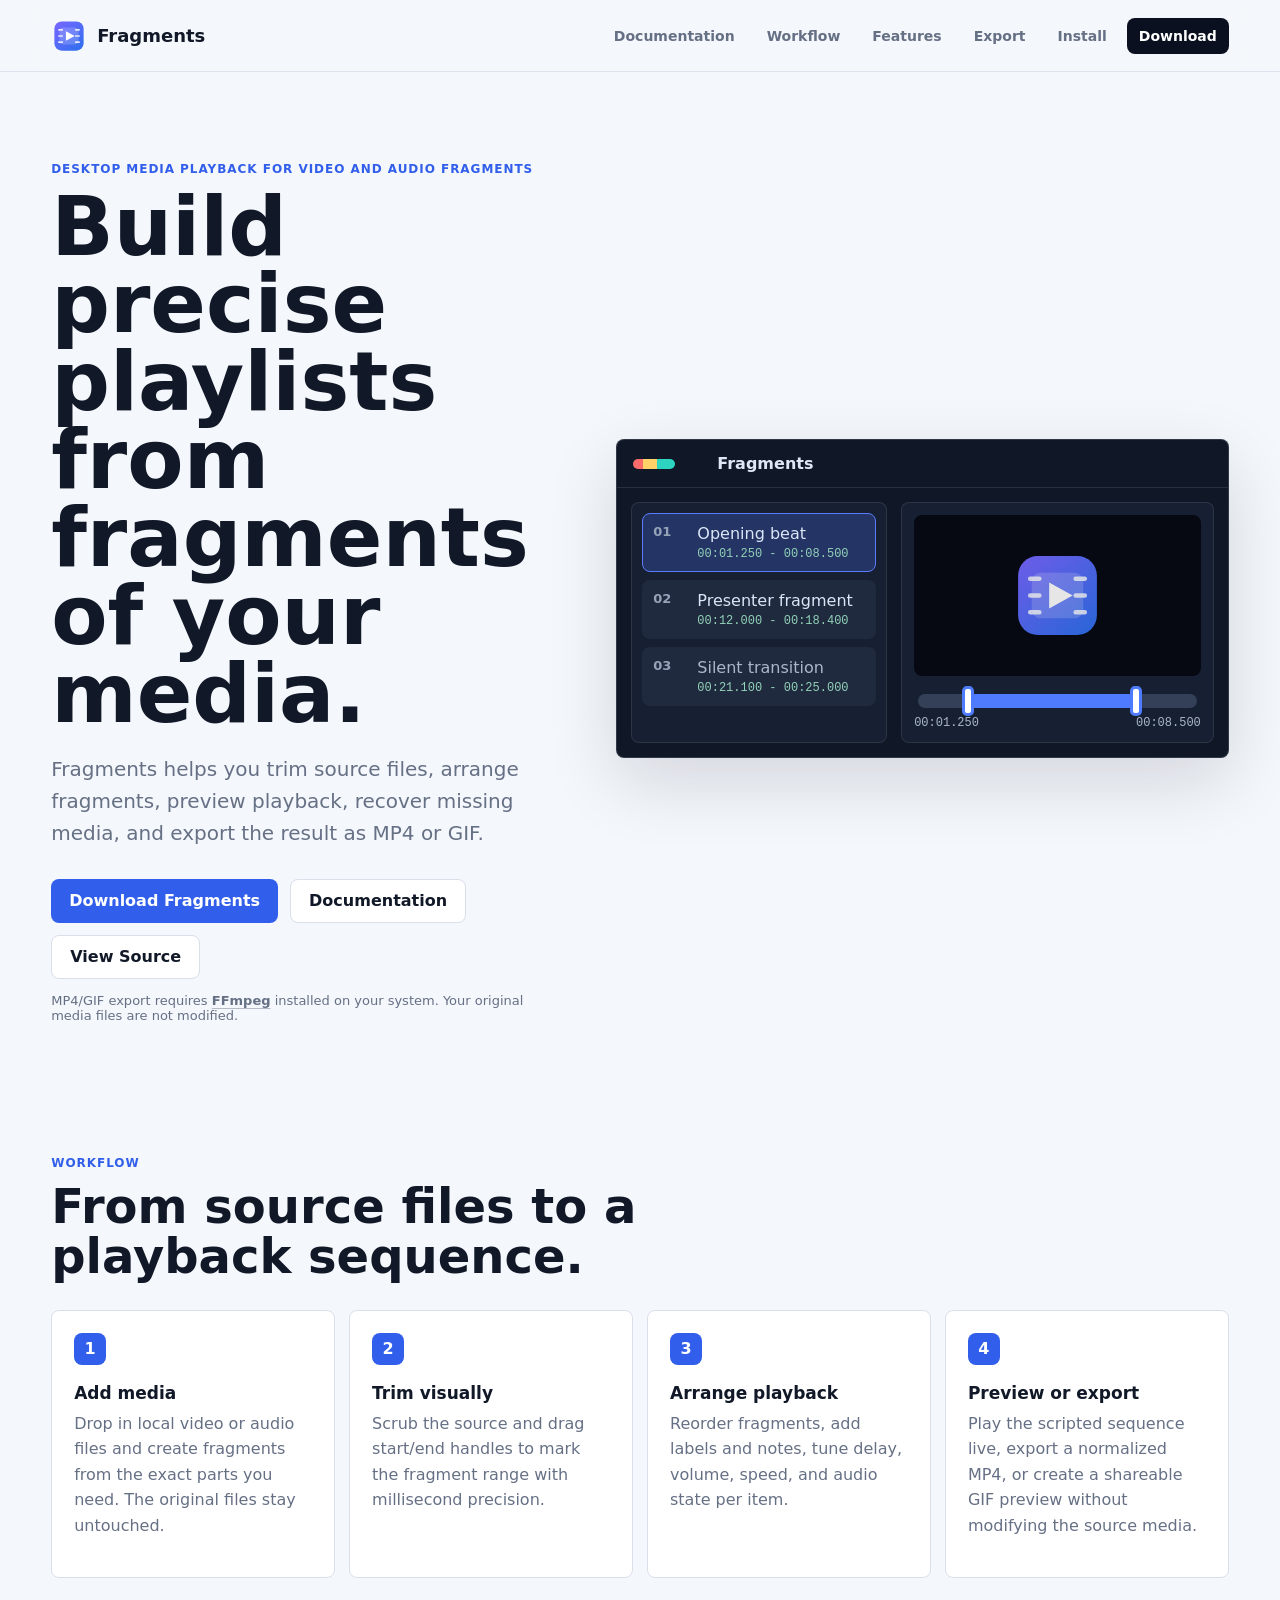
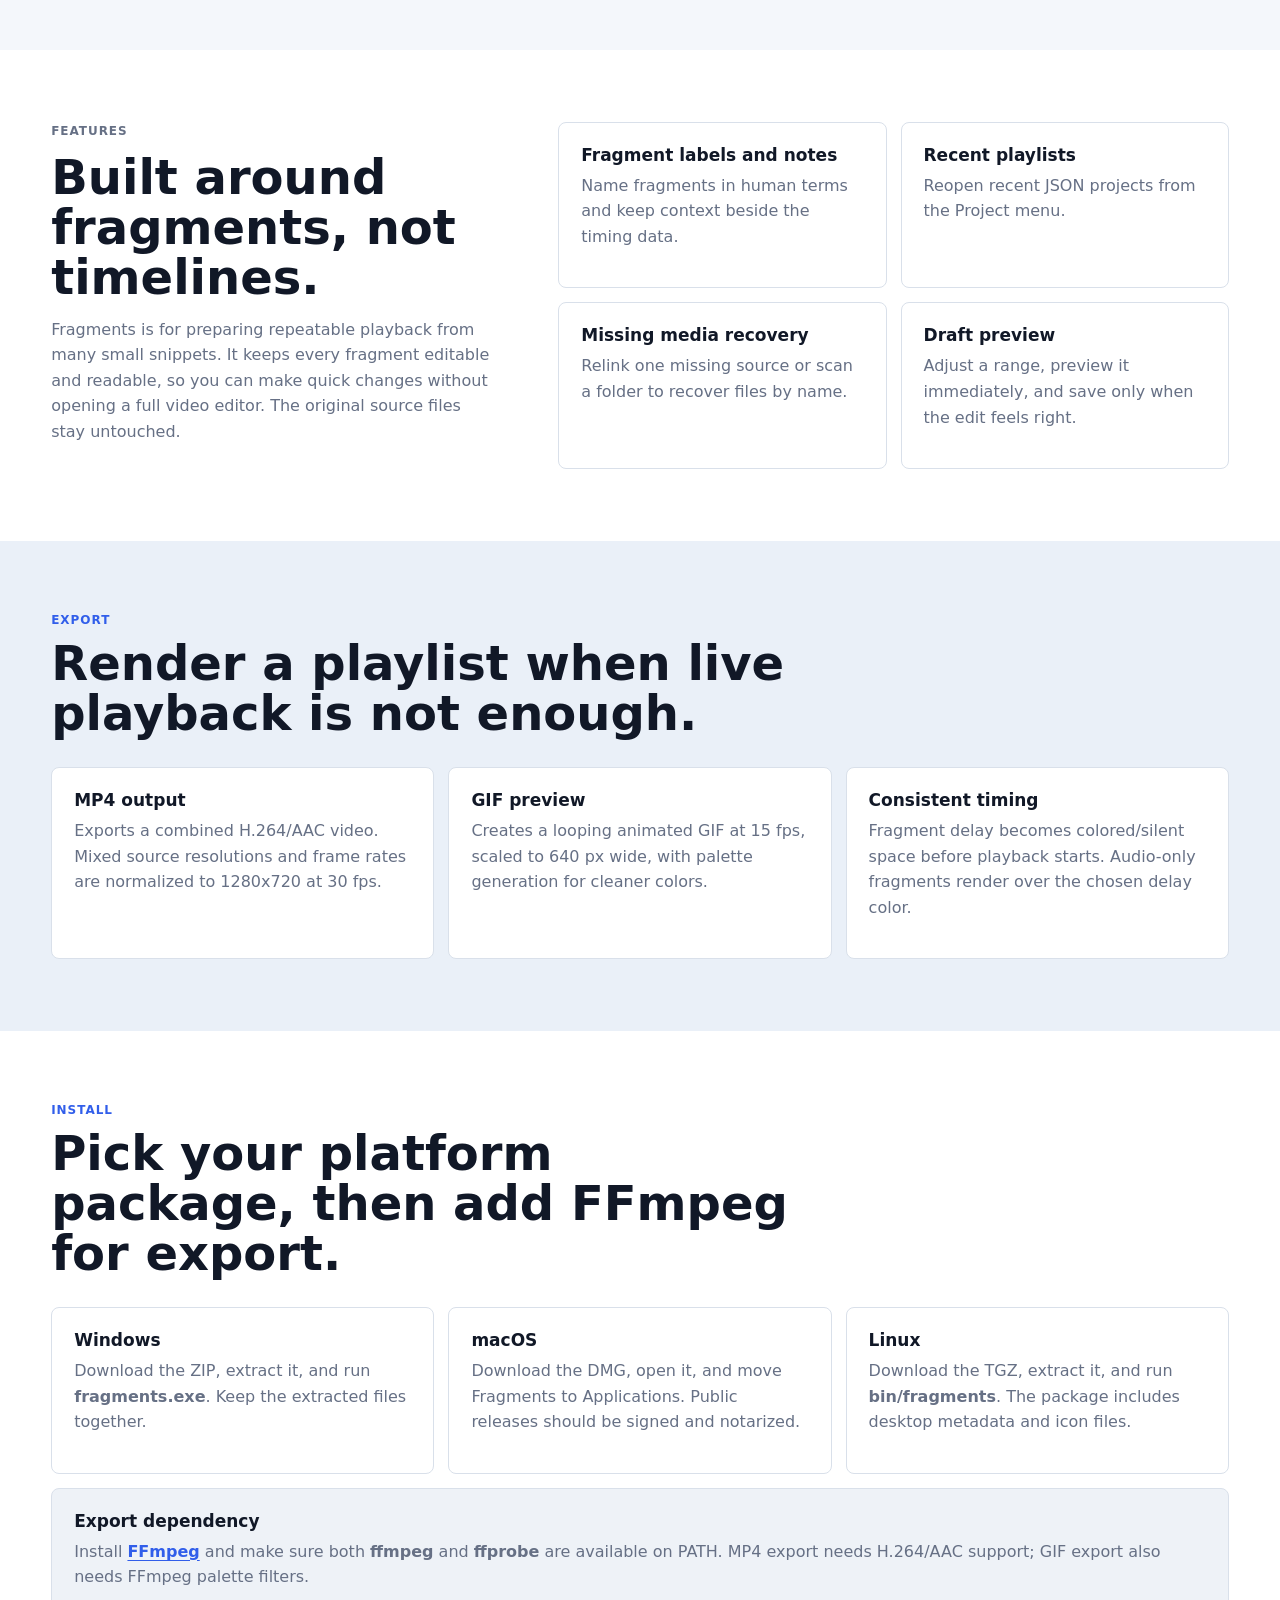
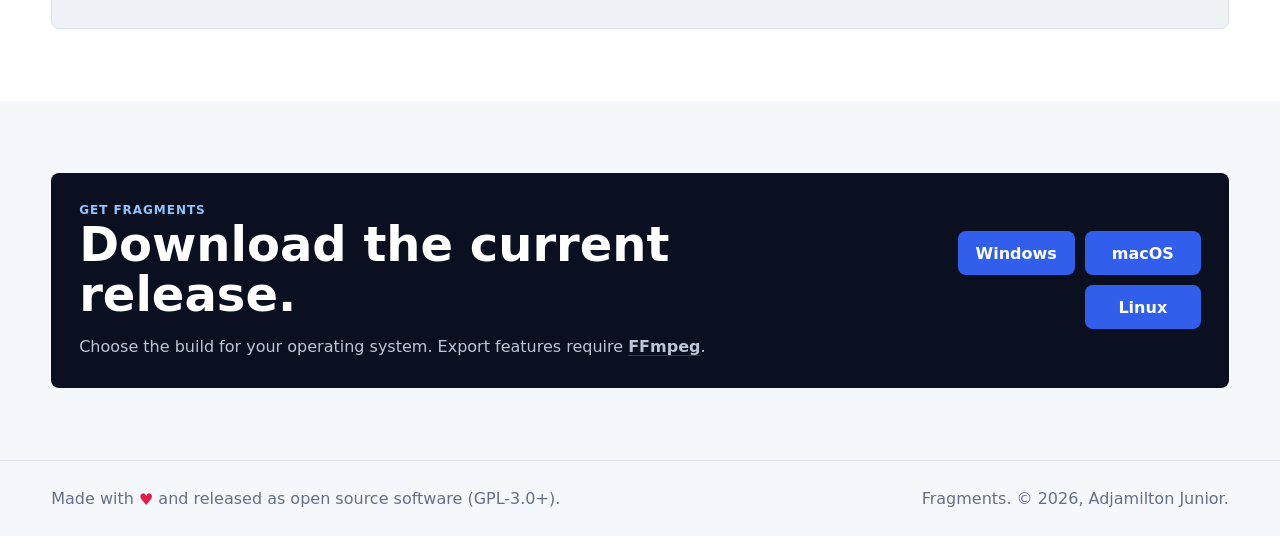
==== docs/index.html @ 30a77bad "First commit; add docs and .gitignore" ====
<!doctype html>
<html lang="en">
<head>
  <meta charset="utf-8">
  <meta name="viewport" content="width=device-width, initial-scale=1">
  <meta name="description" content="Fragments is a desktop media player for building, previewing, and exporting scripted playlists from video and audio snippets.">
  <title>Fragments - Scripted media playback</title>
  <link rel="icon" href="assets/fragments.svg" type="image/svg+xml">
  <link rel="stylesheet" href="styles.css">
</head>
<body>
  <header class="site-header">
    <a class="brand" href="#top" aria-label="Fragments home">
      <img src="assets/fragments.svg" alt="" width="36" height="36">
      <span>Fragments</span>
    </a>

    <button class="nav-toggle" type="button" aria-label="Toggle navigation" aria-expanded="false">
      <span></span>
      <span></span>
      <span></span>
    </button>

    <nav class="site-nav" aria-label="Primary navigation">
      <a href="guide.html">Documentation</a>
      <a href="#workflow">Workflow</a>
      <a href="#features">Features</a>
      <a href="#export">Export</a>
      <a href="#install">Install</a>
      <a class="download-link" href="#download">Download</a>
    </nav>
  </header>

  <main id="top">
    <section class="hero">
      <div class="hero-copy">
        <p class="eyebrow">Desktop media playback for video and audio fragments</p>
        <h1>Build precise playlists from fragments of your media.</h1>
        <p class="lead">
          Fragments helps you trim source files, arrange fragments, preview playback, recover missing media,
          and export the result as MP4 or GIF.
        </p>
        <div class="hero-actions">
          <a class="button primary" href="#download">Download Fragments</a>
          <a class="button secondary" href="guide.html">Documentation</a>
          <a class="button secondary" href="https://codeberg.org/ajunior/fragments">View Source</a>
        </div>
        <p class="note">MP4/GIF export requires <a href="https://ffmpeg.org/download.html">FFmpeg</a> installed on your system. Your original media files are not modified.</p>
      </div>

      <div class="app-preview" aria-label="Fragments interface preview">
        <div class="preview-topbar">
          <span></span>
          <strong>Fragments</strong>
        </div>
        <div class="preview-body">
          <div class="cue-list">
            <div class="cue active">
              <b>01</b>
              <span>Opening beat</span>
              <code>00:01.250 - 00:08.500</code>
            </div>
            <div class="cue">
              <b>02</b>
              <span>Presenter fragment</span>
              <code>00:12.000 - 00:18.400</code>
            </div>
            <div class="cue muted">
              <b>03</b>
              <span>Silent transition</span>
              <code>00:21.100 - 00:25.000</code>
            </div>
          </div>
          <div class="preview-panel">
            <div class="video-frame">
              <img src="assets/fragments.svg" alt="">
            </div>
            <div class="timeline">
              <span class="range"></span>
              <i class="handle left"></i>
              <i class="handle right"></i>
            </div>
            <div class="time-row">
              <span>00:01.250</span>
              <span>00:08.500</span>
            </div>
          </div>
        </div>
      </div>
    </section>

    <section id="workflow" class="section">
      <div class="section-heading">
        <p class="eyebrow">Workflow</p>
        <h2>From source files to a playback sequence.</h2>
      </div>
      <div class="steps">
        <article>
          <span>1</span>
          <h3>Add media</h3>
          <p>Drop in local video or audio files and create fragments from the exact parts you need. The original files stay untouched.</p>
        </article>
        <article>
          <span>2</span>
          <h3>Trim visually</h3>
          <p>Scrub the source and drag start/end handles to mark the fragment range with millisecond precision.</p>
        </article>
        <article>
          <span>3</span>
          <h3>Arrange playback</h3>
          <p>Reorder fragments, add labels and notes, tune delay, volume, speed, and audio state per item.</p>
        </article>
        <article>
          <span>4</span>
          <h3>Preview or export</h3>
          <p>Play the scripted sequence live, export a normalized MP4, or create a shareable GIF preview without modifying the source media.</p>
        </article>
      </div>
    </section>

    <section id="features" class="section split-section">
      <div>
        <p class="eyebrow">Features</p>
        <h2>Built around fragments, not timelines.</h2>
        <p>
          Fragments is for preparing repeatable playback from many small snippets. It keeps every fragment
          editable and readable, so you can make quick changes without opening a full video editor.
          The original source files stay untouched.
        </p>
      </div>
      <div class="feature-grid">
        <article>
          <h3>Fragment labels and notes</h3>
          <p>Name fragments in human terms and keep context beside the timing data.</p>
        </article>
        <article>
          <h3>Recent playlists</h3>
          <p>Reopen recent JSON projects from the Project menu.</p>
        </article>
        <article>
          <h3>Missing media recovery</h3>
          <p>Relink one missing source or scan a folder to recover files by name.</p>
        </article>
        <article>
          <h3>Draft preview</h3>
          <p>Adjust a range, preview it immediately, and save only when the edit feels right.</p>
        </article>
      </div>
    </section>

    <section id="export" class="section export-section">
      <div class="section-heading">
        <p class="eyebrow">Export</p>
        <h2>Render a playlist when live playback is not enough.</h2>
      </div>
      <div class="export-grid">
        <article>
          <h3>MP4 output</h3>
          <p>Exports a combined H.264/AAC video. Mixed source resolutions and frame rates are normalized to 1280x720 at 30 fps.</p>
        </article>
        <article>
          <h3>GIF preview</h3>
          <p>Creates a looping animated GIF at 15 fps, scaled to 640 px wide, with palette generation for cleaner colors.</p>
        </article>
        <article>
          <h3>Consistent timing</h3>
          <p>Fragment delay becomes colored/silent space before playback starts. Audio-only fragments render over the chosen delay color.</p>
        </article>
      </div>
    </section>

    <section id="install" class="section install-section">
      <div class="section-heading">
        <p class="eyebrow">Install</p>
        <h2>Pick your platform package, then add FFmpeg for export.</h2>
      </div>
      <div class="install-grid">
        <article>
          <h3>Windows</h3>
          <p>Download the ZIP, extract it, and run <strong>fragments.exe</strong>. Keep the extracted files together.</p>
        </article>
        <article>
          <h3>macOS</h3>
          <p>Download the DMG, open it, and move Fragments to Applications. Public releases should be signed and notarized.</p>
        </article>
        <article>
          <h3>Linux</h3>
          <p>Download the TGZ, extract it, and run <strong>bin/fragments</strong>. The package includes desktop metadata and icon files.</p>
        </article>
      </div>
      <div class="dependency-note">
        <h3>Export dependency</h3>
        <p>
          Install <a href="https://ffmpeg.org/download.html">FFmpeg</a> and make sure both <strong>ffmpeg</strong> and
          <strong>ffprobe</strong> are available on PATH. MP4 export needs H.264/AAC support; GIF export also needs FFmpeg palette filters.
        </p>
      </div>
    </section>

    <section id="download" class="download-panel">
      <div>
        <p class="eyebrow">Get Fragments</p>
        <h2>Download the current release.</h2>
        <p>Choose the build for your operating system. Export features require <a href="https://ffmpeg.org/download.html">FFmpeg</a>.</p>
      </div>
      <div class="download-actions" aria-label="Download options">
        <a class="button primary" href="https://codeberg.org/ajunior/fragments/releases/download/v0.44.6/fragments-0.44.6-windows-x86_64.zip">Windows</a>
        <a class="button primary" href="https://codeberg.org/ajunior/fragments/releases/download/v0.44.6/fragments-0.44.6-macos-universal.dmg">macOS</a>
        <a class="button primary" href="https://codeberg.org/ajunior/fragments/releases/download/v0.44.6/fragments-0.44.6-Linux-x86_64.tar.gz">Linux</a>
      </div>
    </section>
  </main>

  <footer class="site-footer">
    <span>
      Made with <span class="heart" aria-label="love">&hearts;</span> and released as open source software (GPL-3.0+).
    </span>
    <span>Fragments. &copy; <span id="year">2026</span>, Adjamilton Junior.</span>
  </footer>

  <script src="script.js"></script>
</body>
</html>
---- docs/styles.css ----
:root {
  --bg: #f4f7fb;
  --surface: #ffffff;
  --surface-2: #eef2f7;
  --text: #111827;
  --muted: #667085;
  --line: #d9e0ea;
  --primary: #315eea;
  --primary-2: #1d9a70;
  --ink: #0b1020;
  --shadow: 0 24px 70px rgba(15, 23, 42, .14);
}

* {
  box-sizing: border-box;
}

html {
  scroll-behavior: smooth;
}

body {
  margin: 0;
  background: var(--bg);
  color: var(--text);
  font-family: Inter, ui-sans-serif, system-ui, -apple-system, BlinkMacSystemFont, "Segoe UI", sans-serif;
  letter-spacing: 0;
}

a {
  color: inherit;
  text-decoration: none;
}

.site-header {
  position: sticky;
  top: 0;
  z-index: 20;
  display: flex;
  align-items: center;
  justify-content: space-between;
  min-height: 72px;
  padding: 14px clamp(20px, 4vw, 56px);
  background: rgba(244, 247, 251, .88);
  border-bottom: 1px solid rgba(217, 224, 234, .8);
  backdrop-filter: blur(16px);
}

.brand {
  display: inline-flex;
  align-items: center;
  gap: 10px;
  font-weight: 800;
  font-size: 18px;
}

.brand img {
  border-radius: 10px;
}

.site-nav {
  display: flex;
  align-items: center;
  gap: 8px;
}

.site-nav a,
.nav-toggle {
  border-radius: 8px;
}

.site-nav a {
  padding: 10px 12px;
  color: var(--muted);
  font-size: 14px;
  font-weight: 700;
}

.site-nav a:hover {
  color: var(--text);
  background: var(--surface);
}

.site-nav .download-link {
  color: #ffffff;
  background: var(--ink);
}

.nav-toggle {
  display: none;
  width: 42px;
  height: 38px;
  border: 1px solid var(--line);
  background: var(--surface);
}

.nav-toggle span {
  display: block;
  width: 18px;
  height: 2px;
  margin: 4px auto;
  background: var(--text);
  border-radius: 2px;
}

.hero {
  display: grid;
  grid-template-columns: minmax(0, .9fr) minmax(460px, 1.1fr);
  gap: clamp(28px, 5vw, 70px);
  align-items: center;
  min-height: calc(100vh - 72px);
  padding: clamp(52px, 7vw, 92px) clamp(20px, 4vw, 56px) 48px;
}

.hero-copy {
  max-width: 650px;
}

.eyebrow {
  margin: 0 0 12px;
  color: var(--primary);
  font-size: 12px;
  font-weight: 800;
  letter-spacing: .08em;
  text-transform: uppercase;
}

h1,
h2,
h3,
p {
  margin-top: 0;
}

h1 {
  margin-bottom: 20px;
  font-size: clamp(42px, 7vw, 82px);
  line-height: .95;
  letter-spacing: 0;
}

h2 {
  margin-bottom: 14px;
  font-size: clamp(30px, 4vw, 48px);
  line-height: 1.04;
}

h3 {
  margin-bottom: 8px;
  font-size: 17px;
}

.lead {
  max-width: 590px;
  color: var(--muted);
  font-size: clamp(17px, 2vw, 20px);
  line-height: 1.6;
}

.hero-actions {
  display: flex;
  flex-wrap: wrap;
  gap: 12px;
  margin: 30px 0 14px;
}

.button {
  display: inline-flex;
  align-items: center;
  justify-content: center;
  min-height: 44px;
  padding: 0 18px;
  border-radius: 8px;
  font-weight: 800;
}

.button.primary {
  color: #ffffff;
  background: var(--primary);
}

.button.secondary {
  color: var(--text);
  background: var(--surface);
  border: 1px solid var(--line);
}

.note {
  color: var(--muted);
  font-size: 13px;
}

.note a,
.download-panel p a {
  color: inherit;
  font-weight: 800;
  text-decoration: underline;
  text-decoration-color: rgba(102, 112, 133, .45);
  text-underline-offset: 3px;
}

.note a:hover,
.download-panel p a:hover {
  color: var(--primary);
  text-decoration-color: currentColor;
}

.app-preview {
  min-width: 0;
  overflow: hidden;
  background: #101827;
  border: 1px solid rgba(255, 255, 255, .14);
  border-radius: 8px;
  box-shadow: var(--shadow);
}

.preview-topbar {
  display: grid;
  grid-template-columns: 72px 1fr;
  gap: 12px;
  align-items: center;
  height: 48px;
  padding: 0 16px;
  color: #dfe7f6;
  border-bottom: 1px solid rgba(255, 255, 255, .1);
}

.preview-topbar span {
  width: 42px;
  height: 10px;
  border-radius: 8px;
  background: linear-gradient(90deg, #ff6b6b 0 10px, #ffd166 10px 24px, #2dd4bf 24px 42px);
}

.preview-body {
  display: grid;
  grid-template-columns: minmax(230px, .9fr) minmax(280px, 1.1fr);
  gap: 14px;
  padding: 14px;
}

.cue-list,
.preview-panel {
  background: #172033;
  border: 1px solid rgba(255, 255, 255, .09);
  border-radius: 8px;
}

.cue-list {
  display: grid;
  gap: 8px;
  align-content: start;
  padding: 10px;
}

.cue {
  display: grid;
  grid-template-columns: 34px 1fr;
  gap: 4px 10px;
  padding: 10px;
  color: #dbe5f6;
  background: #202a3f;
  border: 1px solid transparent;
  border-radius: 8px;
}

.cue.active {
  background: #243565;
  border-color: #5b7cfa;
}

.cue.muted {
  color: #aab7ca;
}

.cue b {
  grid-row: span 2;
  color: #95a3b8;
  font-size: 13px;
}

.cue code {
  color: #92d2b8;
  font-size: 12px;
}

.preview-panel {
  padding: 12px;
}

.video-frame {
  display: grid;
  place-items: center;
  aspect-ratio: 16 / 9;
  background: #060912;
  border-radius: 8px;
}

.video-frame img {
  width: min(110px, 34%);
  opacity: .9;
}

.timeline {
  position: relative;
  height: 14px;
  margin: 18px 4px 8px;
  background: #334057;
  border-radius: 999px;
}

.timeline .range {
  position: absolute;
  left: 18%;
  right: 22%;
  top: 0;
  bottom: 0;
  background: #4f7cff;
  border-radius: inherit;
}

.timeline .handle {
  position: absolute;
  top: -8px;
  width: 12px;
  height: 30px;
  background: #ffffff;
  border: 3px solid #4f7cff;
  border-radius: 5px;
}

.timeline .left {
  left: calc(18% - 6px);
}

.timeline .right {
  right: calc(22% - 6px);
}

.time-row {
  display: flex;
  justify-content: space-between;
  color: #aab7ca;
  font-family: ui-monospace, SFMono-Regular, Menlo, monospace;
  font-size: 12px;
}

.section {
  padding: 72px clamp(20px, 4vw, 56px);
}

.section-heading {
  max-width: 760px;
  margin-bottom: 28px;
}

.steps,
.feature-grid,
.export-grid,
.install-grid {
  display: grid;
  gap: 14px;
}

.steps {
  grid-template-columns: repeat(4, minmax(0, 1fr));
}

.steps article,
.feature-grid article,
.export-grid article,
.install-grid article,
.dependency-note {
  min-width: 0;
  padding: 22px;
  background: var(--surface);
  border: 1px solid var(--line);
  border-radius: 8px;
}

.steps span {
  display: inline-grid;
  place-items: center;
  width: 32px;
  height: 32px;
  margin-bottom: 18px;
  color: #ffffff;
  background: var(--primary);
  border-radius: 8px;
  font-weight: 800;
}

.steps p,
.feature-grid p,
.export-grid p,
.install-grid p,
.dependency-note p,
.split-section p,
.download-panel p {
  color: var(--muted);
  line-height: 1.6;
}

.split-section {
  display: grid;
  grid-template-columns: minmax(260px, .8fr) minmax(420px, 1.2fr);
  gap: clamp(24px, 5vw, 60px);
  align-items: start;
  background: var(--surface);
}

.feature-grid {
  grid-template-columns: repeat(2, minmax(0, 1fr));
}

.export-section {
  background: #eaf0f8;
}

.export-grid {
  grid-template-columns: repeat(3, minmax(0, 1fr));
}

.install-section {
  background: var(--surface);
}

.install-grid {
  grid-template-columns: repeat(3, minmax(0, 1fr));
}

.dependency-note {
  margin-top: 14px;
  background: var(--surface-2);
}

.dependency-note a {
  color: var(--primary);
  font-weight: 800;
  text-decoration: underline;
  text-underline-offset: 3px;
}

.download-panel {
  display: flex;
  gap: 24px;
  align-items: center;
  justify-content: space-between;
  margin: 72px clamp(20px, 4vw, 56px);
  padding: 28px;
  background: var(--ink);
  color: #ffffff;
  border-radius: 8px;
}

.download-panel p {
  margin-bottom: 0;
  color: #bac6d8;
}

.download-panel .eyebrow {
  color: #8ec5ff;
}

.download-actions {
  display: flex;
  flex-wrap: wrap;
  gap: 10px;
  justify-content: flex-end;
}

.download-actions .button {
  min-width: 116px;
}

.site-footer {
  display: flex;
  flex-wrap: wrap;
  gap: 14px 24px;
  justify-content: space-between;
  align-items: center;
  padding: 28px clamp(20px, 4vw, 56px);
  color: var(--muted);
  border-top: 1px solid var(--line);
}

.site-footer span:last-child {
  text-align: right;
}

.heart {
  color: #e11d48;
  font-size: 16px;
  line-height: 1;
  vertical-align: -1px;
}

.guide-page .guide-hero {
  grid-template-columns: minmax(0, .9fr) minmax(380px, 1.1fr);
}

.guide-hero-visual {
  position: relative;
  min-width: 0;
}

.guide-window {
  overflow: hidden;
  background: #0f172a;
  border: 1px solid rgba(255, 255, 255, .12);
  border-radius: 8px;
  box-shadow: var(--shadow);
}

.guide-windowbar {
  display: grid;
  grid-template-columns: 60px 1fr auto;
  gap: 12px;
  align-items: center;
  min-height: 50px;
  padding: 0 16px;
  color: #dfe7f6;
  border-bottom: 1px solid rgba(255, 255, 255, .1);
}

.guide-windowbar span {
  width: 42px;
  height: 10px;
  border-radius: 8px;
  background: linear-gradient(90deg, #fb7185 0 10px, #fbbf24 10px 24px, #34d399 24px 42px);
}

.guide-windowbar em {
  color: #93a4c4;
  font-style: normal;
  font-size: 13px;
}

.guide-windowbody {
  display: grid;
  grid-template-columns: minmax(180px, .82fr) minmax(240px, 1.1fr) minmax(160px, .56fr);
  gap: 12px;
  padding: 12px;
}

.guide-sidebar,
.guide-inspector,
.guide-canvas {
  min-width: 0;
  background: #162033;
  border: 1px solid rgba(255, 255, 255, .08);
  border-radius: 8px;
}

.guide-sidebar,
.guide-inspector {
  padding: 12px;
}

.guide-sidebar-title {
  margin-bottom: 10px;
  color: #9fb2d3;
  font-size: 12px;
  font-weight: 800;
  letter-spacing: .08em;
  text-transform: uppercase;
}

.guide-row {
  display: grid;
  grid-template-columns: 30px 1fr;
  gap: 4px 10px;
  padding: 10px;
  color: #dbe5f6;
  background: #202b40;
  border: 1px solid transparent;
  border-radius: 8px;
}

.guide-row + .guide-row {
  margin-top: 8px;
}

.guide-row.active {
  background: #243565;
  border-color: #5b7cfa;
}

.guide-row.muted {
  color: #aab7ca;
}

.guide-row b {
  grid-row: span 2;
  color: #95a3b8;
  font-size: 13px;
}

.guide-row em {
  color: #95c8eb;
  font-style: normal;
  font-size: 12px;
}

.guide-canvas {
  padding: 12px;
}

.guide-preview-screen {
  position: relative;
  display: grid;
  place-items: center;
  aspect-ratio: 16 / 9;
  background: #050811;
  border-radius: 8px;
}

.guide-preview-screen img {
  width: min(120px, 34%);
  opacity: .9;
}

.guide-callout {
  position: absolute;
  max-width: 180px;
  padding: 8px 10px;
  color: #e5edff;
  font-size: 12px;
  line-height: 1.4;
  background: rgba(15, 23, 42, .88);
  border: 1px solid rgba(139, 165, 255, .35);
  border-radius: 8px;
  box-shadow: 0 12px 24px rgba(0, 0, 0, .18);
}

.guide-callout-top {
  top: 12px;
  left: 12px;
}

.guide-timeline,
.guide-trim-track {
  position: relative;
  height: 14px;
  margin: 18px 4px 8px;
  background: #34415b;
  border-radius: 999px;
}

.guide-range,
.guide-delay-fill,
.guide-active-fill {
  position: absolute;
  top: 0;
  bottom: 0;
  border-radius: inherit;
}

.guide-range,
.guide-active-fill {
  left: 18%;
  right: 22%;
  background: #4f7cff;
}

.guide-delay-fill {
  left: 0;
  width: 18%;
  background: #2f6f68;
}

.guide-handle,
.guide-start-handle,
.guide-end-handle {
  position: absolute;
  top: -8px;
  width: 12px;
  height: 30px;
  background: #ffffff;
  border: 3px solid #4f7cff;
  border-radius: 5px;
}

.guide-handle.left,
.guide-start-handle {
  left: calc(18% - 6px);
}

.guide-handle.right,
.guide-end-handle {
  right: calc(22% - 6px);
}

.guide-timeline-labels,
.guide-trim-labels {
  display: flex;
  justify-content: space-between;
  color: #aab7ca;
  font-family: ui-monospace, SFMono-Regular, Menlo, monospace;
  font-size: 12px;
}

.guide-pill {
  display: inline-flex;
  align-items: center;
  min-height: 34px;
  margin-bottom: 8px;
  padding: 0 12px;
  color: #dbe5f6;
  background: #202a3f;
  border: 1px solid rgba(255, 255, 255, .08);
  border-radius: 8px;
}

.guide-mini-note {
  margin-top: 8px;
  color: #aab7ca;
  font-size: 13px;
  line-height: 1.5;
}

.guide-badge {
  position: absolute;
  padding: 8px 10px;
  color: #0b1020;
  background: #cfe2ff;
  border-radius: 8px;
  box-shadow: 0 12px 24px rgba(15, 23, 42, .16);
  font-size: 12px;
  font-weight: 800;
}

.guide-badge.badge-one {
  top: 18px;
  right: -8px;
}

.guide-badge.badge-two {
  bottom: 76px;
  right: 20px;
}

.guide-badge.badge-three {
  bottom: -10px;
  left: 24px;
}

.guide-flow {
  display: grid;
  grid-template-columns: repeat(4, minmax(0, 1fr));
  gap: 14px;
}

.guide-flow article {
  min-width: 0;
  padding: 22px;
  background: var(--surface);
  border: 1px solid var(--line);
  border-radius: 8px;
}

.guide-flow span {
  display: inline-grid;
  place-items: center;
  width: 32px;
  height: 32px;
  margin-bottom: 18px;
  color: #ffffff;
  background: var(--primary);
  border-radius: 8px;
  font-weight: 800;
}

.guide-checklist {
  display: grid;
  gap: 10px;
  margin-top: 22px;
}

.guide-checklist div {
  display: grid;
  grid-template-columns: 80px 1fr;
  gap: 12px;
  align-items: start;
  padding: 14px;
  background: var(--surface);
  border: 1px solid var(--line);
  border-radius: 8px;
}

.guide-checklist strong {
  color: var(--text);
}

.guide-checklist span {
  color: var(--muted);
  line-height: 1.5;
}

.guide-table {
  min-width: 0;
  background: var(--surface);
  border: 1px solid var(--line);
  border-radius: 8px;
  box-shadow: var(--shadow);
}

.guide-table-head,
.guide-table-row,
.guide-table-foot {
  display: grid;
  grid-template-columns: 48px 1.1fr 1.4fr .8fr .5fr;
  gap: 12px;
  align-items: center;
  padding: 14px 16px;
}

.guide-table-head {
  color: var(--muted);
  font-size: 12px;
  font-weight: 800;
  letter-spacing: .06em;
  text-transform: uppercase;
  border-bottom: 1px solid var(--line);
}

.guide-table-row {
  border-bottom: 1px solid var(--line);
}

.guide-table-row.active {
  background: #eef4ff;
}

.guide-table-row.muted {
  color: var(--muted);
}

.guide-table-foot {
  display: flex;
  flex-wrap: wrap;
  gap: 8px;
}

.guide-tag {
  display: inline-flex;
  align-items: center;
  min-height: 30px;
  padding: 0 10px;
  color: var(--muted);
  background: var(--surface-2);
  border: 1px solid var(--line);
  border-radius: 999px;
  font-size: 12px;
  font-weight: 700;
}

.guide-preview-section {
  background: #eaf0f8;
}

.guide-preview-grid {
  display: grid;
  grid-template-columns: minmax(320px, 1fr) minmax(280px, .82fr);
  gap: 14px;
  align-items: start;
}

.guide-playback-grid {
  display: grid;
  grid-template-columns: minmax(280px, .9fr) minmax(320px, 1.1fr);
  gap: 14px;
  align-items: start;
}

.guide-playback-visual {
  min-width: 0;
  padding: 22px;
  background: var(--surface);
  border: 1px solid var(--line);
  border-radius: 8px;
}

.guide-playback-track {
  display: grid;
  gap: 10px;
}

.guide-playback-node {
  display: grid;
  grid-template-columns: 32px 1fr;
  gap: 8px 12px;
  align-items: center;
  padding: 14px;
  background: var(--surface-2);
  border: 1px solid var(--line);
  border-radius: 8px;
}

.guide-playback-node strong {
  display: inline-grid;
  place-items: center;
  width: 32px;
  height: 32px;
  color: #ffffff;
  background: var(--primary);
  border-radius: 8px;
}

.guide-playback-node.active {
  background: #eef4ff;
  border-color: #b8cdfd;
}

.guide-playback-node span {
  color: var(--muted);
  font-size: 13px;
}

.guide-playback-line {
  width: 2px;
  height: 22px;
  margin: 0 auto;
  background: linear-gradient(180deg, rgba(49, 94, 234, .2), rgba(49, 94, 234, .55));
}

.guide-trim-panel,
.guide-copy-panel article,
.guide-recovery-stack article {
  min-width: 0;
  padding: 22px;
  background: var(--surface);
  border: 1px solid var(--line);
  border-radius: 8px;
}

.guide-trim-screen {
  padding: 12px;
  background: #f7f9fc;
  border: 1px solid var(--line);
  border-radius: 8px;
}

.guide-trim-video {
  display: grid;
  place-items: center;
  aspect-ratio: 16 / 9;
  background: #0b1020;
  border-radius: 8px;
}

.guide-trim-video img {
  width: min(110px, 36%);
  opacity: .9;
}

.guide-copy-panel {
  display: grid;
  gap: 14px;
}

.guide-copy-panel h3,
.guide-recovery-stack h3 {
  margin-bottom: 8px;
}

.guide-recovery-stack {
  display: grid;
  gap: 14px;
}

.guide-shortcuts {
  display: grid;
  grid-template-columns: repeat(3, minmax(0, 1fr));
  gap: 12px;
}

.guide-shortcuts div {
  display: grid;
  gap: 8px;
  padding: 16px;
  background: var(--surface);
  border: 1px solid var(--line);
  border-radius: 8px;
}

.guide-shortcuts kbd {
  display: inline-flex;
  align-items: center;
  justify-content: center;
  width: fit-content;
  min-height: 30px;
  padding: 0 10px;
  color: var(--text);
  background: var(--surface-2);
  border: 1px solid var(--line);
  border-radius: 8px;
  font-family: ui-monospace, SFMono-Regular, Menlo, monospace;
  font-size: 12px;
  font-weight: 800;
}

.guide-shortcuts span {
  color: var(--muted);
  line-height: 1.5;
}

@media (max-width: 980px) {
  .hero,
  .split-section {
    grid-template-columns: 1fr;
  }

  .hero {
    min-height: auto;
  }

  .steps,
  .export-grid,
  .guide-flow,
  .guide-shortcuts {
    grid-template-columns: repeat(2, minmax(0, 1fr));
  }

  .guide-windowbody,
  .guide-preview-grid,
  .guide-playback-grid {
    grid-template-columns: 1fr;
  }
}

@media (max-width: 720px) {
  .site-header {
    min-height: 64px;
  }

  .nav-toggle {
    display: block;
  }

  .site-nav {
    position: absolute;
    top: 64px;
    left: 20px;
    right: 20px;
    display: none;
    flex-direction: column;
    align-items: stretch;
    padding: 8px;
    background: var(--surface);
    border: 1px solid var(--line);
    border-radius: 8px;
    box-shadow: var(--shadow);
  }

  .site-nav.open {
    display: flex;
  }

  .site-nav a {
    padding: 12px;
  }

  .hero {
    padding-top: 44px;
  }

  .preview-body,
  .steps,
  .feature-grid,
  .export-grid,
  .install-grid,
  .guide-flow,
  .guide-shortcuts {
    grid-template-columns: 1fr;
  }

  .guide-windowbar {
    grid-template-columns: 48px 1fr;
  }

  .guide-windowbar em {
    display: none;
  }

  .guide-badge {
    max-width: 160px;
  }

  .guide-table-head,
  .guide-table-row {
    grid-template-columns: 42px 1fr;
  }

  .guide-table-head span:nth-child(n+3),
  .guide-table-row span:nth-child(n+3) {
    display: none;
  }

  .download-panel {
    align-items: flex-start;
    flex-direction: column;
  }

  .download-actions {
    justify-content: flex-start;
    width: 100%;
  }

  .site-footer,
  .site-footer span:last-child {
    text-align: left;
  }
}

@media (max-width: 430px) {
  h1 {
    font-size: 40px;
  }

  .button {
    width: 100%;
  }

  .preview-topbar {
    grid-template-columns: 48px 1fr;
  }
}
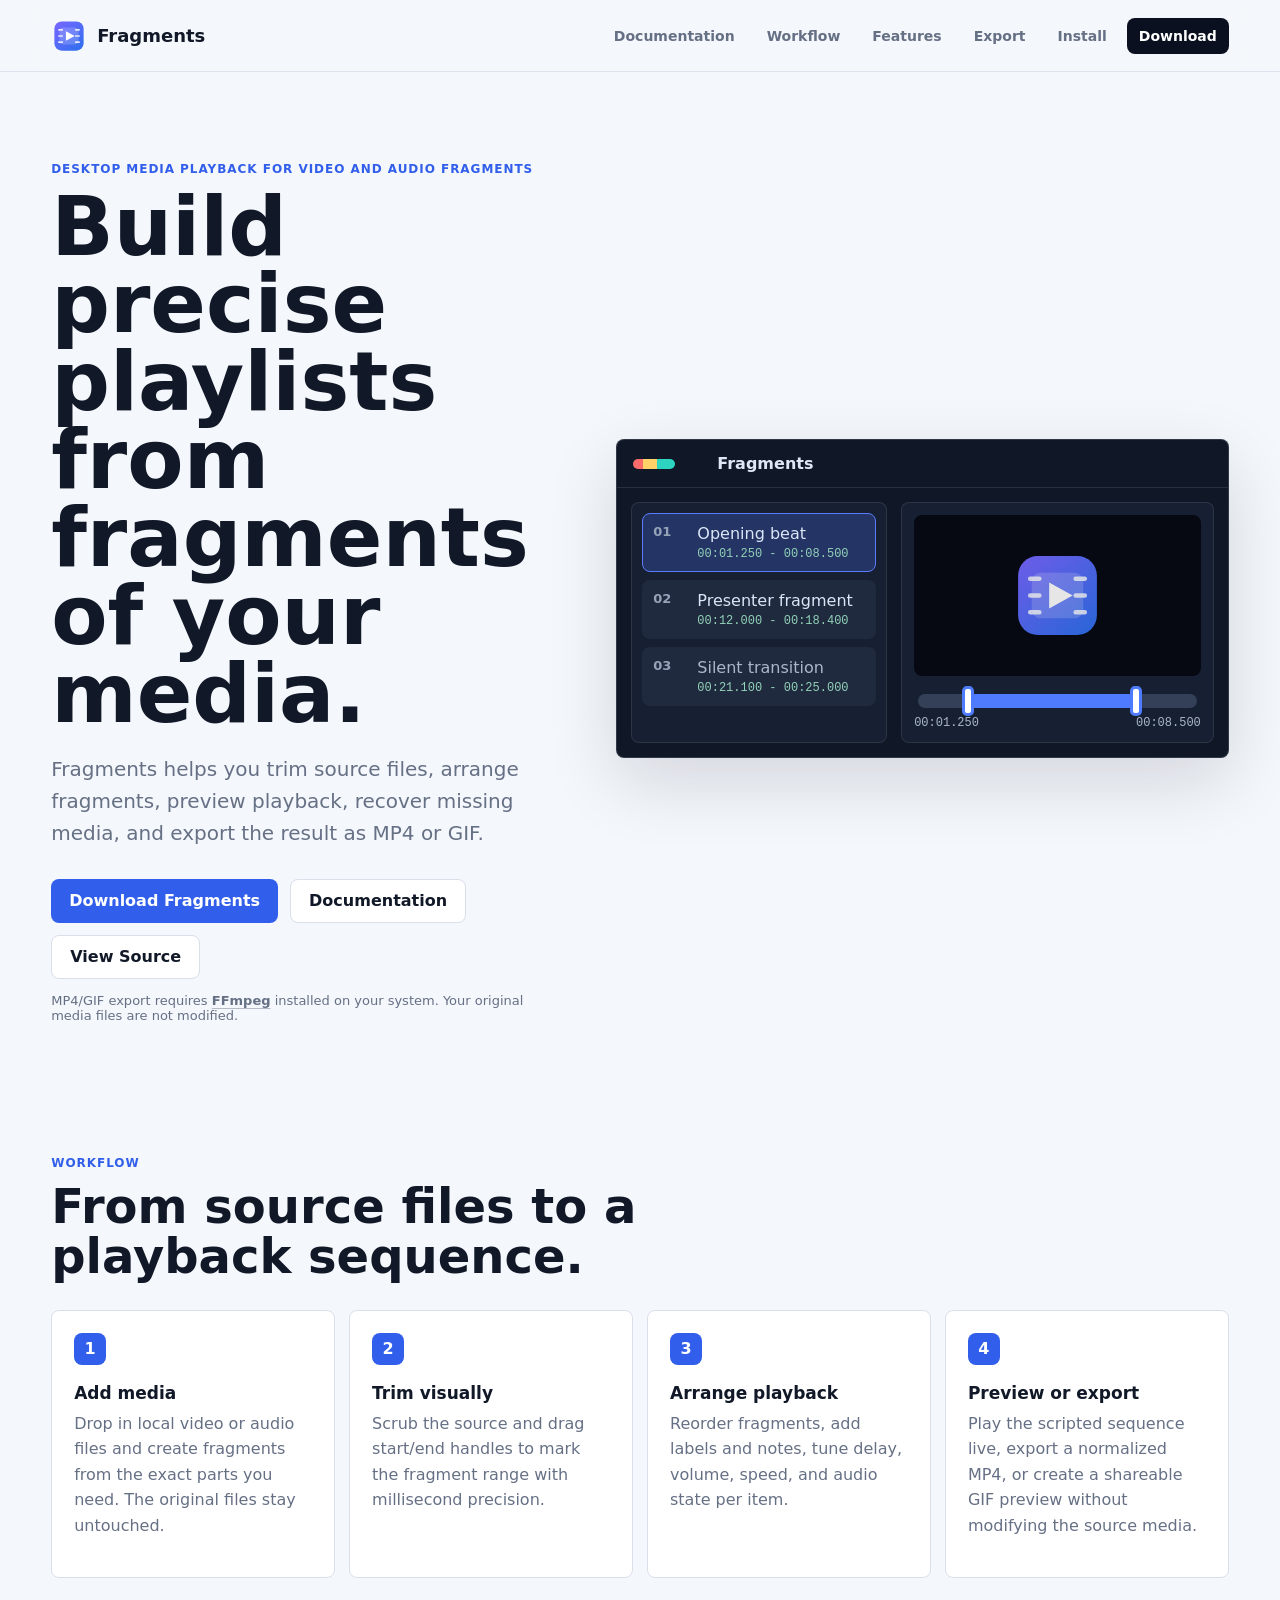
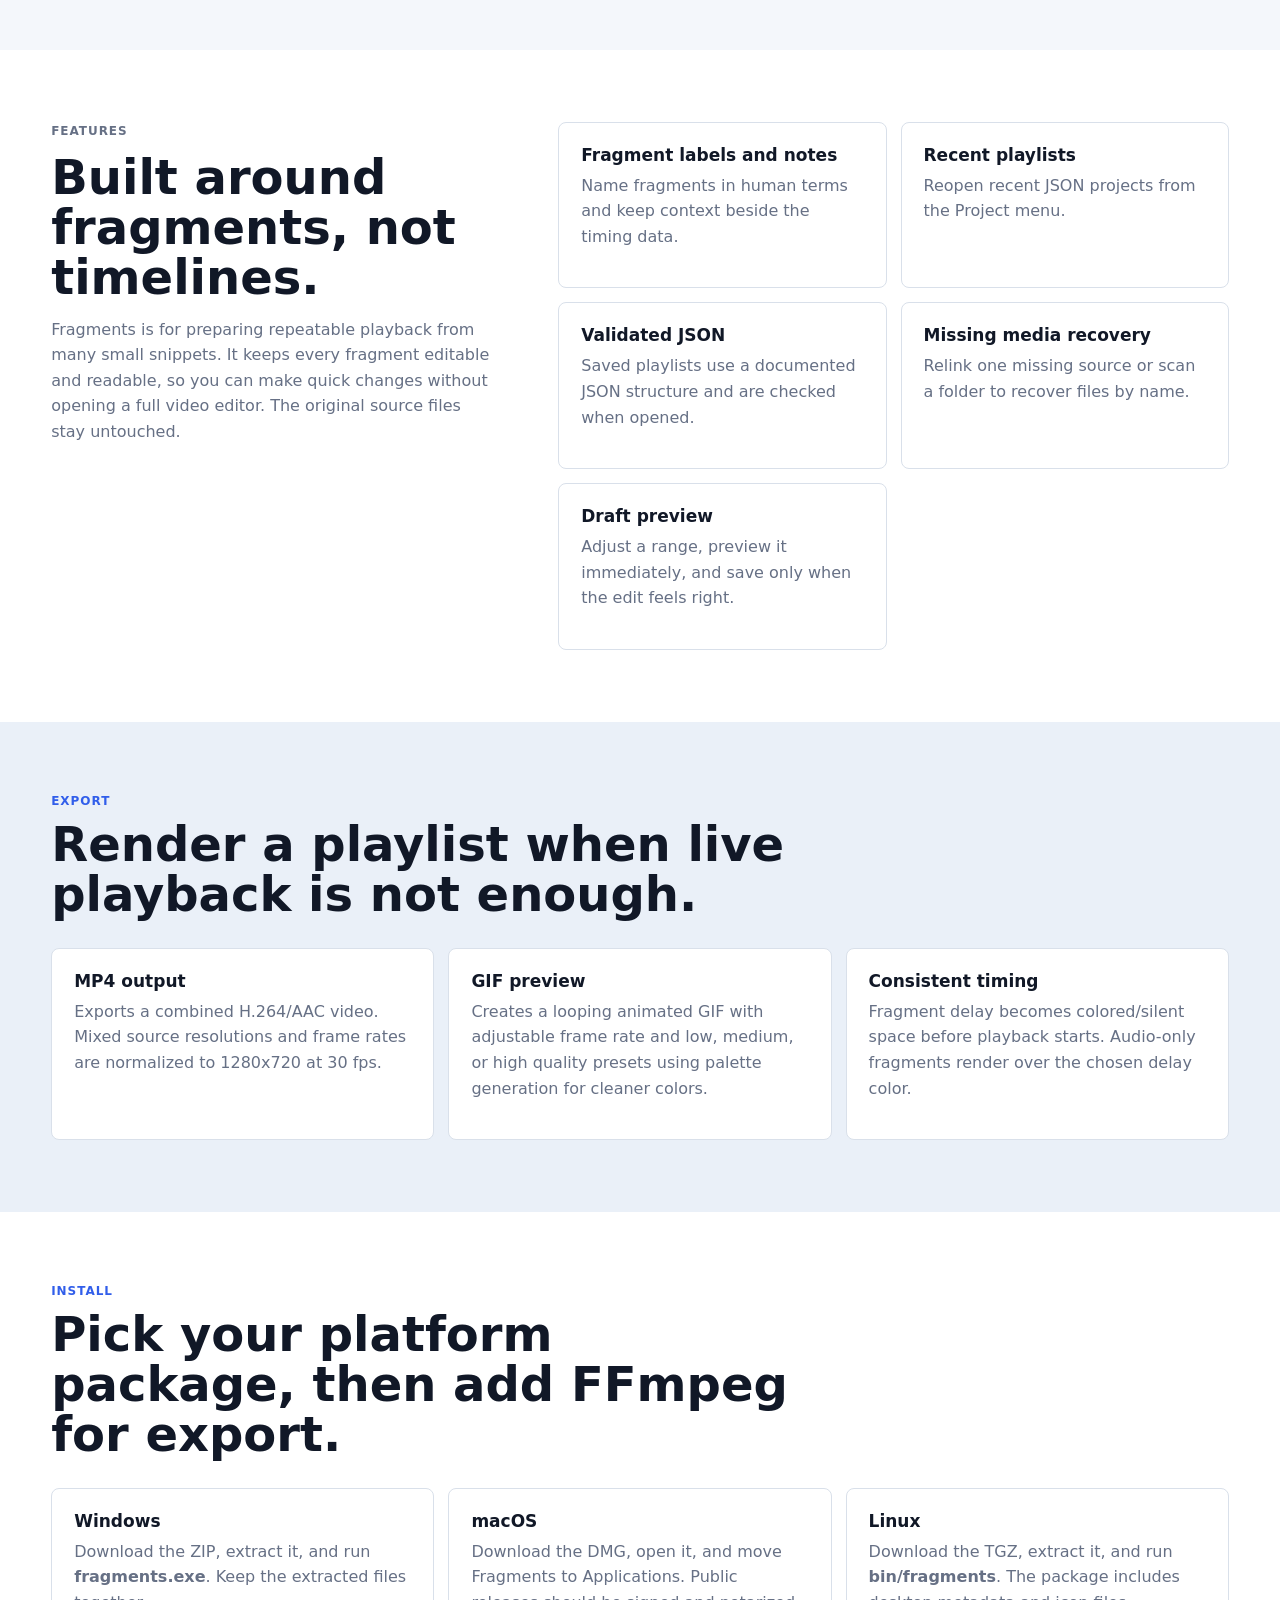
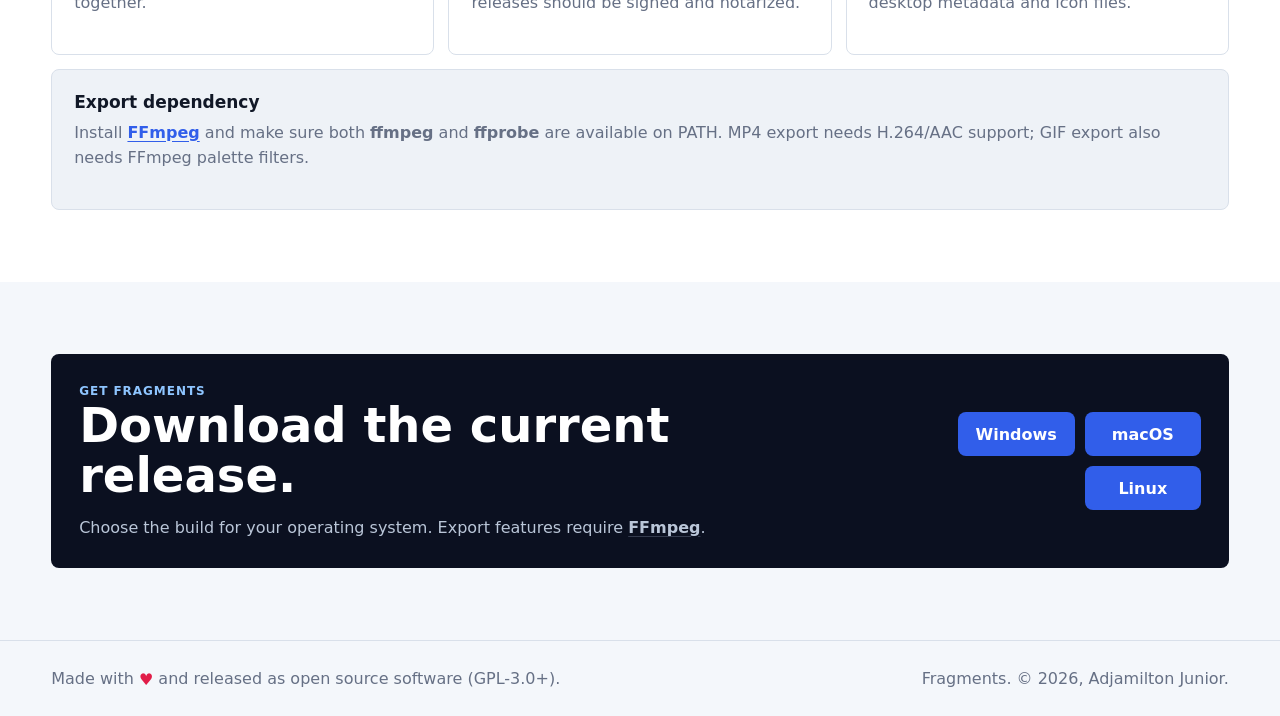
==== commit e22b6306: "docs: add playlist json validation and gif quality changes" ====
--- a/docs/index.html
+++ b/docs/index.html
@@ -43,7 +43,7 @@
         <div class="hero-actions">
           <a class="button primary" href="#download">Download Fragments</a>
           <a class="button secondary" href="guide.html">Documentation</a>
-          <a class="button secondary" href="https://codeberg.org/ajunior/fragments">View Source</a>
+          <a class="button secondary" href="https://github.com/ajunior/fragments">View Source</a>
         </div>
         <p class="note">MP4/GIF export requires <a href="https://ffmpeg.org/download.html">FFmpeg</a> installed on your system. Your original media files are not modified.</p>
       </div>
@@ -138,6 +138,10 @@
           <p>Reopen recent JSON projects from the Project menu.</p>
         </article>
         <article>
+          <h3>Validated JSON</h3>
+          <p>Saved playlists use a documented JSON structure and are checked when opened.</p>
+        </article>
+        <article>
           <h3>Missing media recovery</h3>
           <p>Relink one missing source or scan a folder to recover files by name.</p>
         </article>
@@ -160,7 +164,7 @@
         </article>
         <article>
           <h3>GIF preview</h3>
-          <p>Creates a looping animated GIF at 15 fps, scaled to 640 px wide, with palette generation for cleaner colors.</p>
+          <p>Creates a looping animated GIF with adjustable frame rate and low, medium, or high quality presets using palette generation for cleaner colors.</p>
         </article>
         <article>
           <h3>Consistent timing</h3>
@@ -204,9 +208,9 @@
         <p>Choose the build for your operating system. Export features require <a href="https://ffmpeg.org/download.html">FFmpeg</a>.</p>
       </div>
       <div class="download-actions" aria-label="Download options">
-        <a class="button primary" href="https://codeberg.org/ajunior/fragments/releases/download/v0.44.6/fragments-0.44.6-windows-x86_64.zip">Windows</a>
-        <a class="button primary" href="https://codeberg.org/ajunior/fragments/releases/download/v0.44.6/fragments-0.44.6-macos-universal.dmg">macOS</a>
-        <a class="button primary" href="https://codeberg.org/ajunior/fragments/releases/download/v0.44.6/fragments-0.44.6-Linux-x86_64.tar.gz">Linux</a>
+        <a class="button primary" href="https://github.com/ajunior/fragments/releases/download/v0.44.6/fragments-0.44.6-windows-x86_64.zip">Windows</a>
+        <a class="button primary" href="https://github.com/ajunior/fragments/releases/download/v0.44.6/fragments-0.44.6-macos-universal.dmg">macOS</a>
+        <a class="button primary" href="https://github.com/ajunior/fragments/releases/download/v0.44.6/fragments-0.44.6-Linux-x86_64.tar.gz">Linux</a>
       </div>
     </section>
   </main>
--- a/docs/styles.css
+++ b/docs/styles.css
@@ -719,6 +719,52 @@
   line-height: 1.5;
 }
 
+.guide-metadata-panel {
+  display: grid;
+  gap: 14px;
+}
+
+.guide-metadata-grid {
+  display: grid;
+  grid-template-columns: repeat(2, minmax(0, 1fr));
+  gap: 14px;
+}
+
+.guide-metadata-card {
+  min-width: 0;
+  padding: 22px;
+  background: var(--surface);
+  border: 1px solid var(--line);
+  border-radius: 8px;
+}
+
+.guide-metadata-card.compact {
+  padding: 18px 20px;
+}
+
+.guide-metadata-title {
+  margin-bottom: 8px;
+  color: #6b7f95;
+  font-size: 12px;
+  font-weight: 800;
+  letter-spacing: .08em;
+  text-transform: uppercase;
+}
+
+.guide-metadata-value {
+  color: var(--text);
+  font-size: 16px;
+  font-weight: 700;
+  line-height: 1.35;
+}
+
+.guide-metadata-note {
+  margin-top: 6px;
+  color: var(--muted);
+  font-size: 13px;
+  line-height: 1.5;
+}
+
 .guide-badge {
   position: absolute;
   padding: 8px 10px;
@@ -1018,7 +1064,8 @@
   .steps,
   .export-grid,
   .guide-flow,
-  .guide-shortcuts {
+  .guide-shortcuts,
+  .guide-metadata-grid {
     grid-template-columns: repeat(2, minmax(0, 1fr));
   }
 
@@ -1071,7 +1118,8 @@
   .export-grid,
   .install-grid,
   .guide-flow,
-  .guide-shortcuts {
+  .guide-shortcuts,
+  .guide-metadata-grid {
     grid-template-columns: 1fr;
   }
 
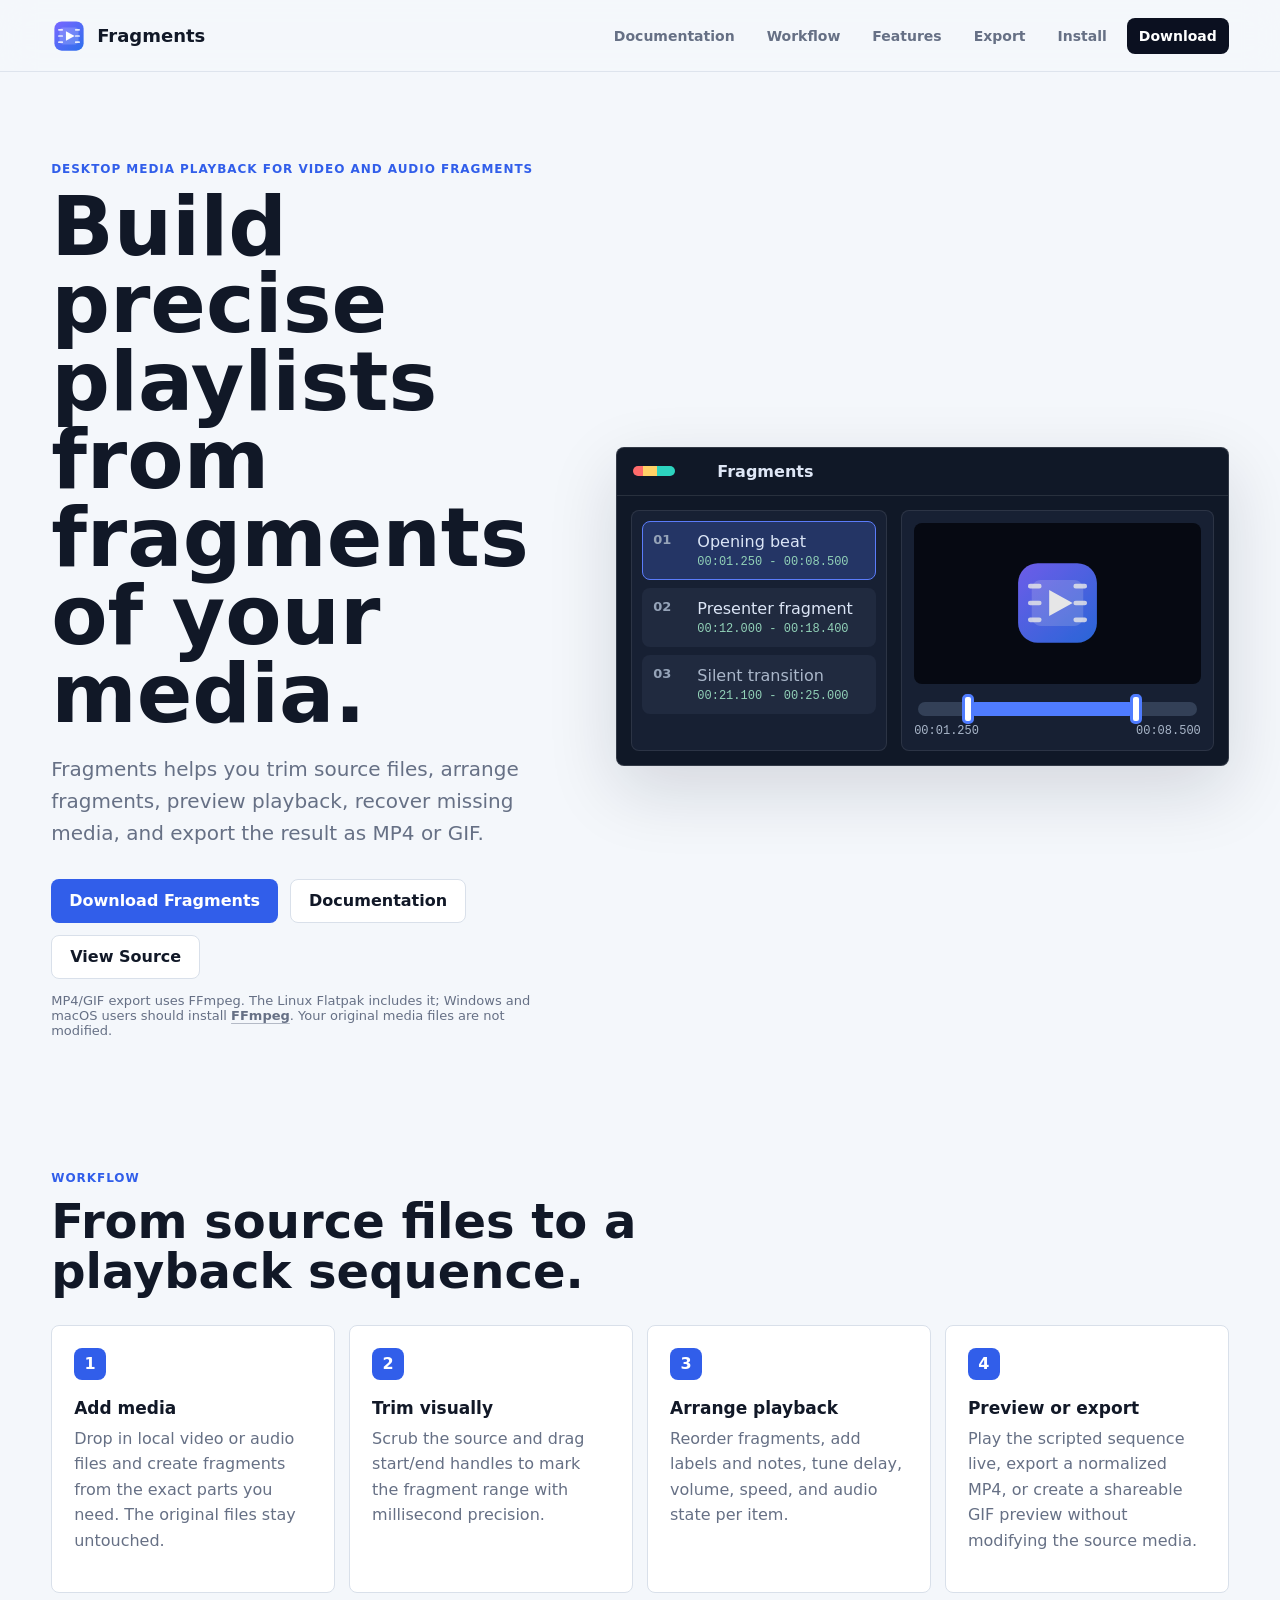
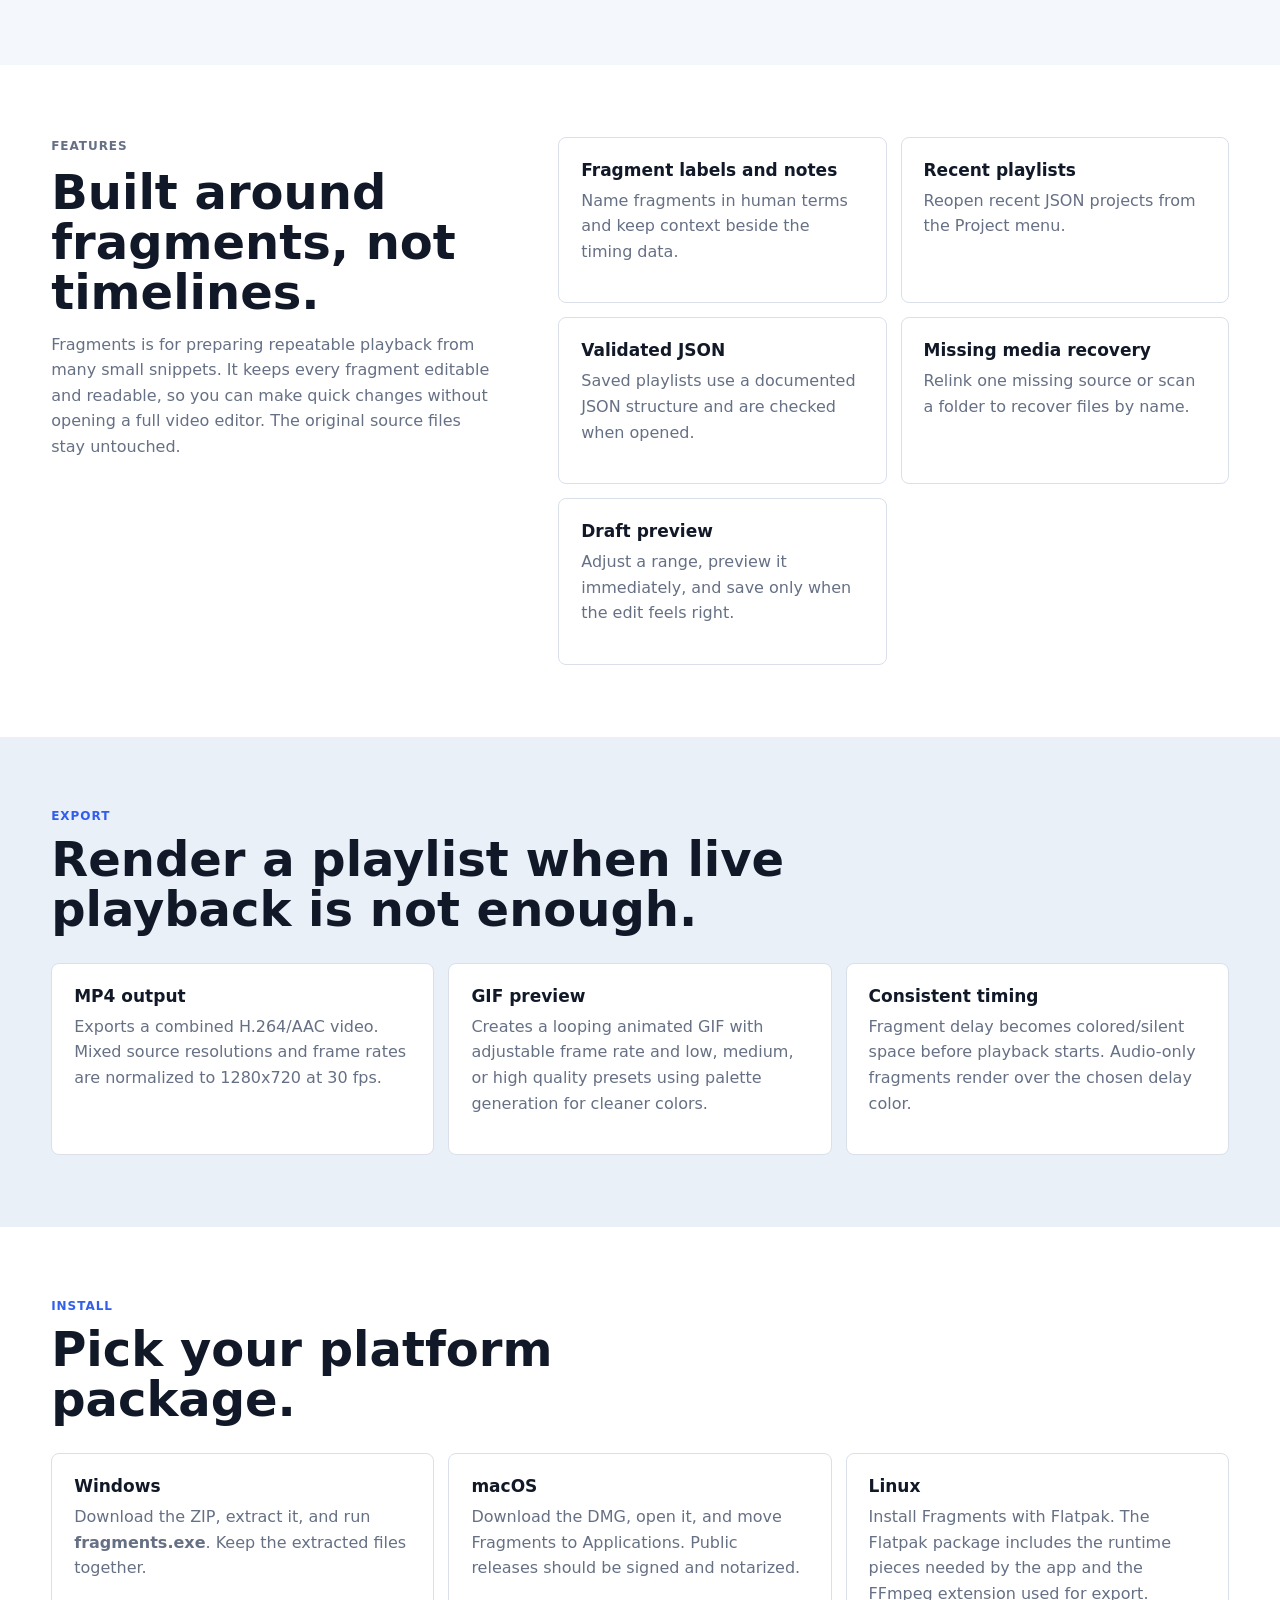
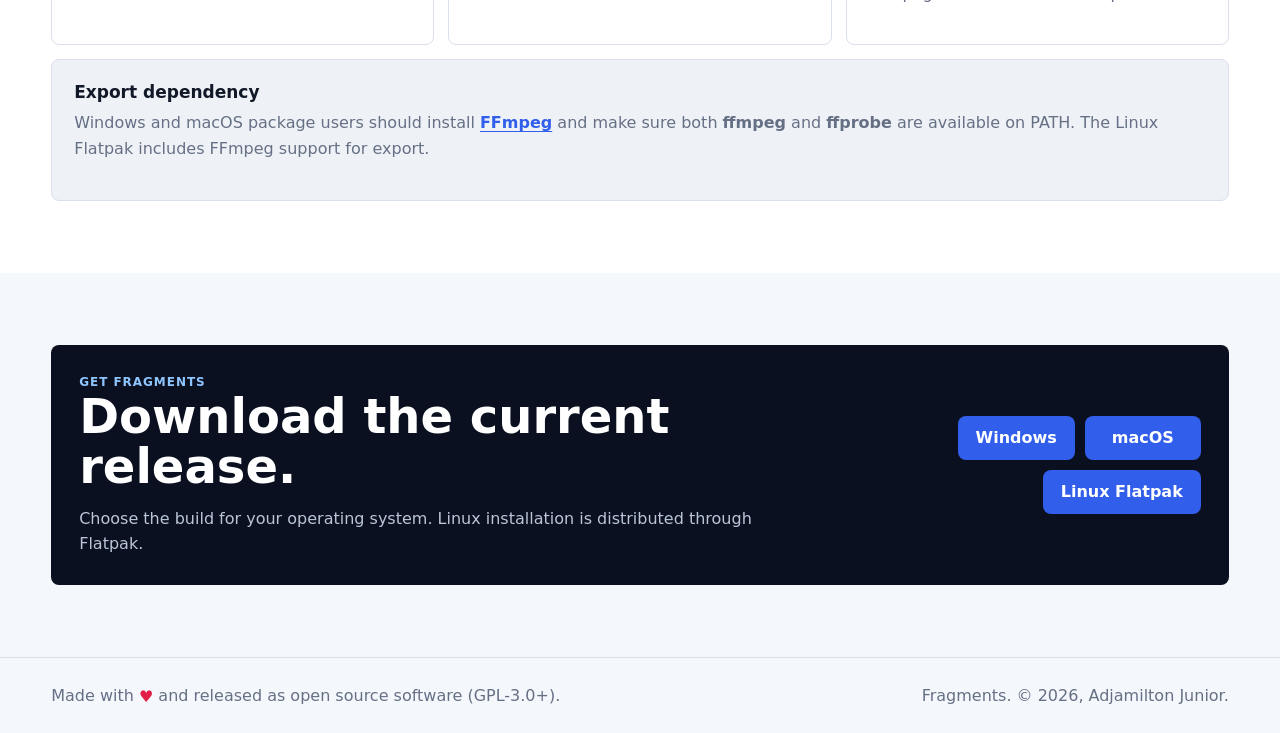
==== commit 560c8f43: "docs: add flatpak info" ====
--- a/docs/index.html
+++ b/docs/index.html
@@ -45,7 +45,7 @@
           <a class="button secondary" href="guide.html">Documentation</a>
           <a class="button secondary" href="https://github.com/ajunior/fragments">View Source</a>
         </div>
-        <p class="note">MP4/GIF export requires <a href="https://ffmpeg.org/download.html">FFmpeg</a> installed on your system. Your original media files are not modified.</p>
+        <p class="note">MP4/GIF export uses FFmpeg. The Linux Flatpak includes it; Windows and macOS users should install <a href="https://ffmpeg.org/download.html">FFmpeg</a>. Your original media files are not modified.</p>
       </div>
 
       <div class="app-preview" aria-label="Fragments interface preview">
@@ -176,7 +176,7 @@
     <section id="install" class="section install-section">
       <div class="section-heading">
         <p class="eyebrow">Install</p>
-        <h2>Pick your platform package, then add FFmpeg for export.</h2>
+        <h2>Pick your platform package.</h2>
       </div>
       <div class="install-grid">
         <article>
@@ -189,14 +189,14 @@
         </article>
         <article>
           <h3>Linux</h3>
-          <p>Download the TGZ, extract it, and run <strong>bin/fragments</strong>. The package includes desktop metadata and icon files.</p>
+          <p>Install Fragments with Flatpak. The Flatpak package includes the runtime pieces needed by the app and the FFmpeg extension used for export.</p>
         </article>
       </div>
       <div class="dependency-note">
         <h3>Export dependency</h3>
         <p>
-          Install <a href="https://ffmpeg.org/download.html">FFmpeg</a> and make sure both <strong>ffmpeg</strong> and
-          <strong>ffprobe</strong> are available on PATH. MP4 export needs H.264/AAC support; GIF export also needs FFmpeg palette filters.
+          Windows and macOS package users should install <a href="https://ffmpeg.org/download.html">FFmpeg</a> and make sure both
+          <strong>ffmpeg</strong> and <strong>ffprobe</strong> are available on PATH. The Linux Flatpak includes FFmpeg support for export.
         </p>
       </div>
     </section>
@@ -205,12 +205,12 @@
       <div>
         <p class="eyebrow">Get Fragments</p>
         <h2>Download the current release.</h2>
-        <p>Choose the build for your operating system. Export features require <a href="https://ffmpeg.org/download.html">FFmpeg</a>.</p>
+        <p>Choose the build for your operating system. Linux installation is distributed through Flatpak.</p>
       </div>
       <div class="download-actions" aria-label="Download options">
         <a class="button primary" href="https://github.com/ajunior/fragments/releases/download/v0.44.6/fragments-0.44.6-windows-x86_64.zip">Windows</a>
         <a class="button primary" href="https://github.com/ajunior/fragments/releases/download/v0.44.6/fragments-0.44.6-macos-universal.dmg">macOS</a>
-        <a class="button primary" href="https://github.com/ajunior/fragments/releases/download/v0.44.6/fragments-0.44.6-Linux-x86_64.tar.gz">Linux</a>
+        <a class="button primary" href="https://flathub.org/apps/io.github.ajunior.fragments">Linux Flatpak</a>
       </div>
     </section>
   </main>
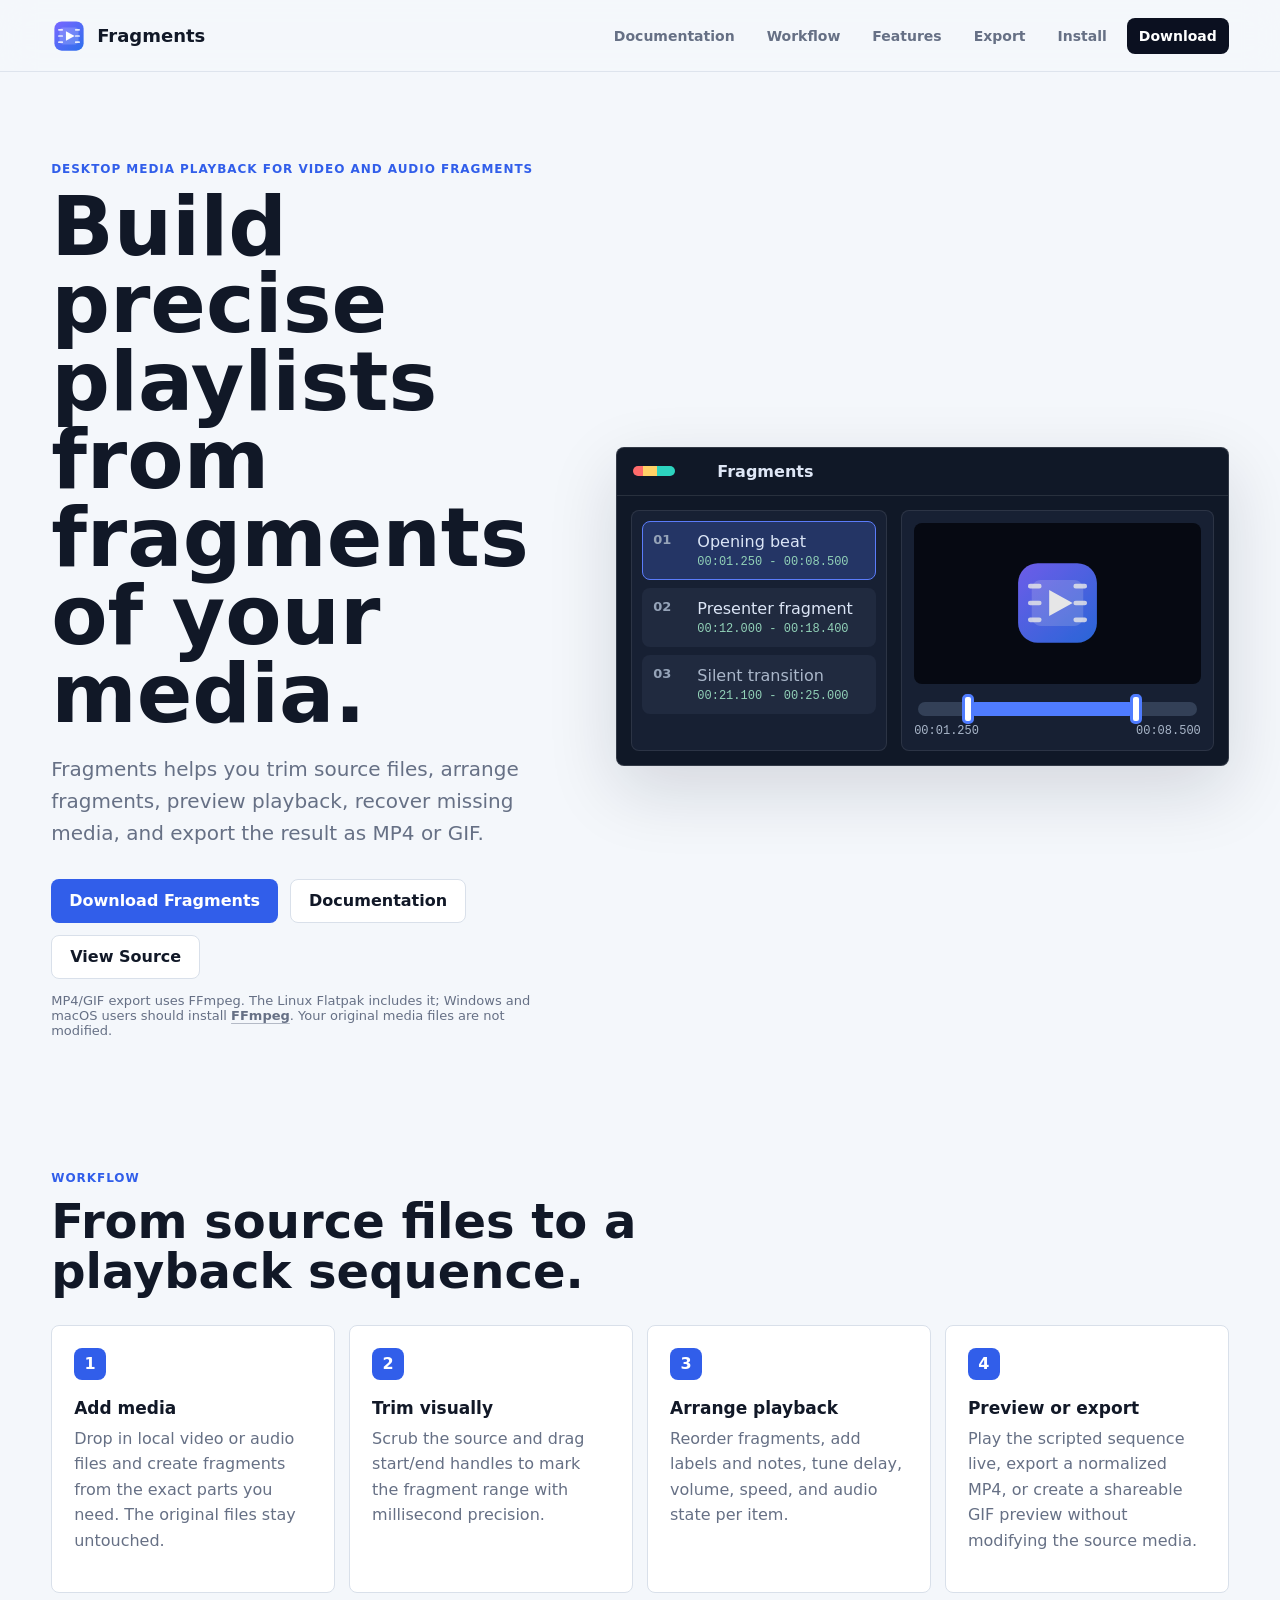
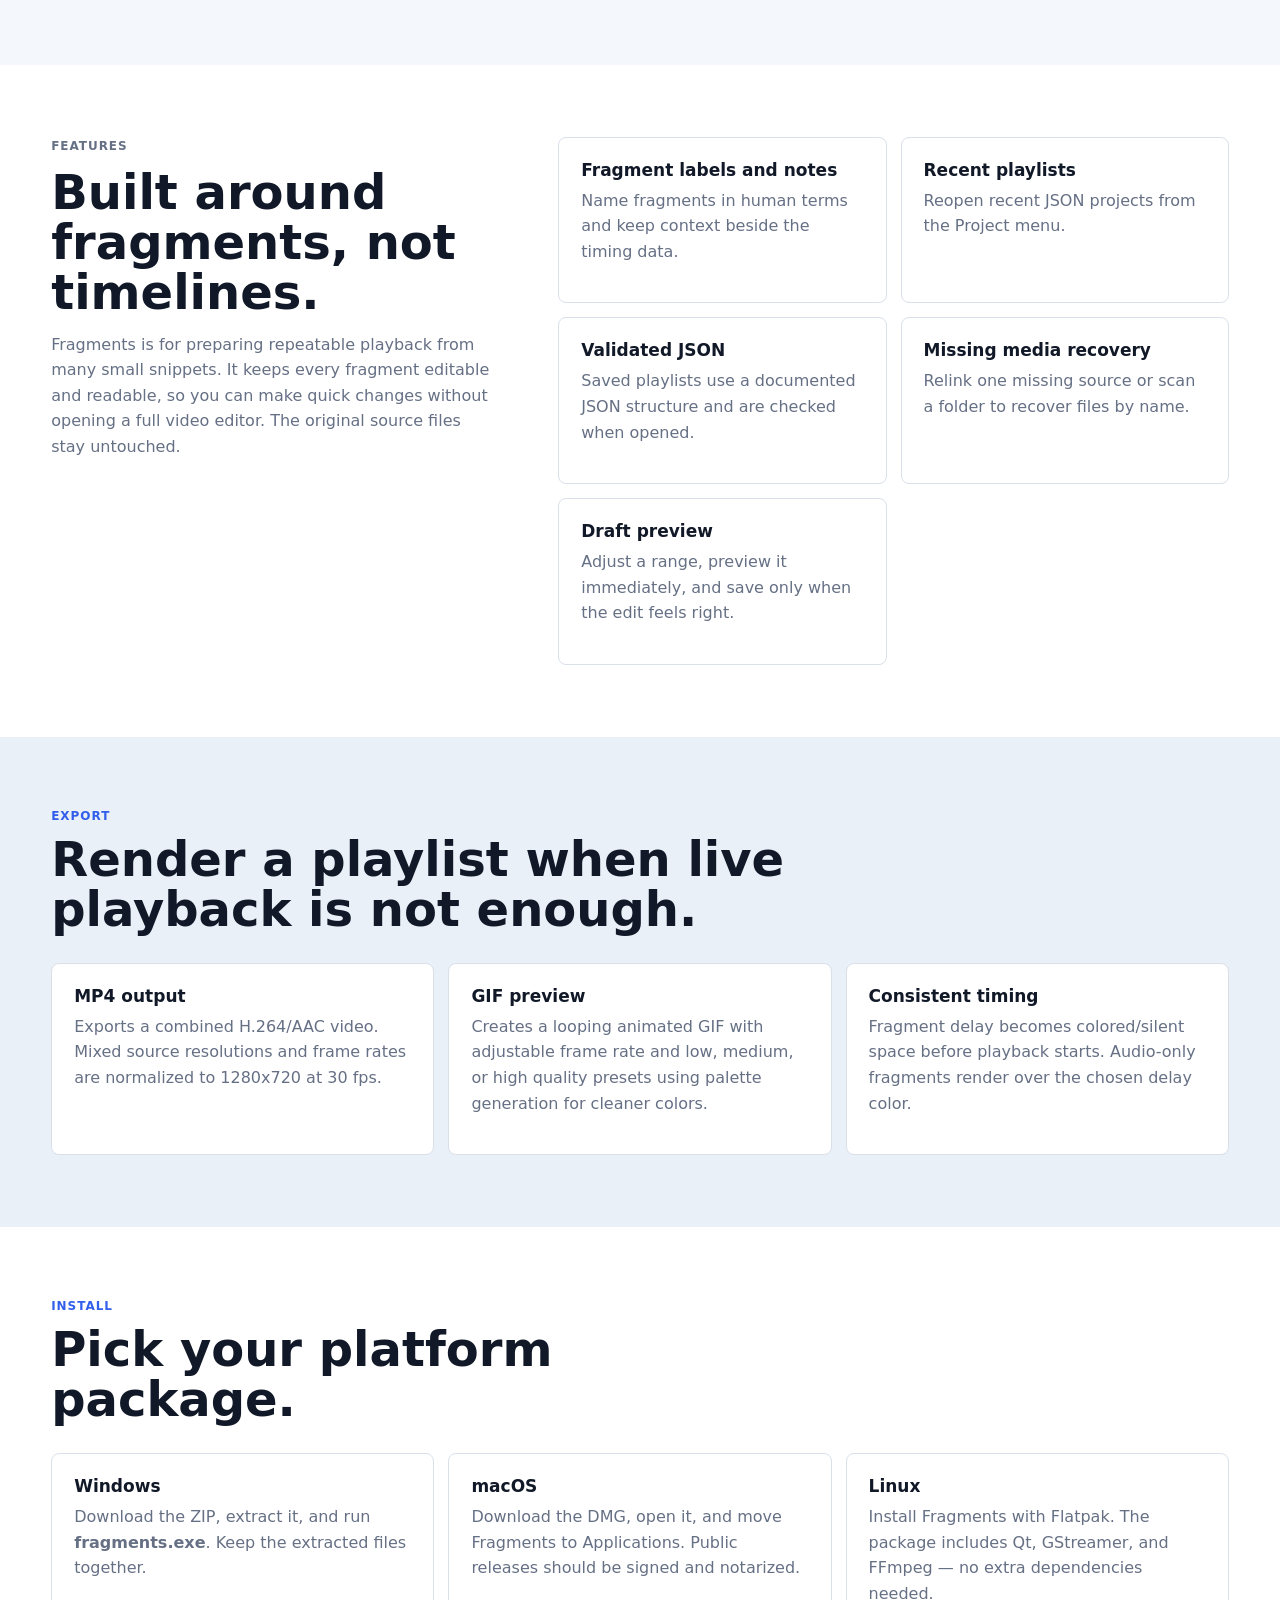
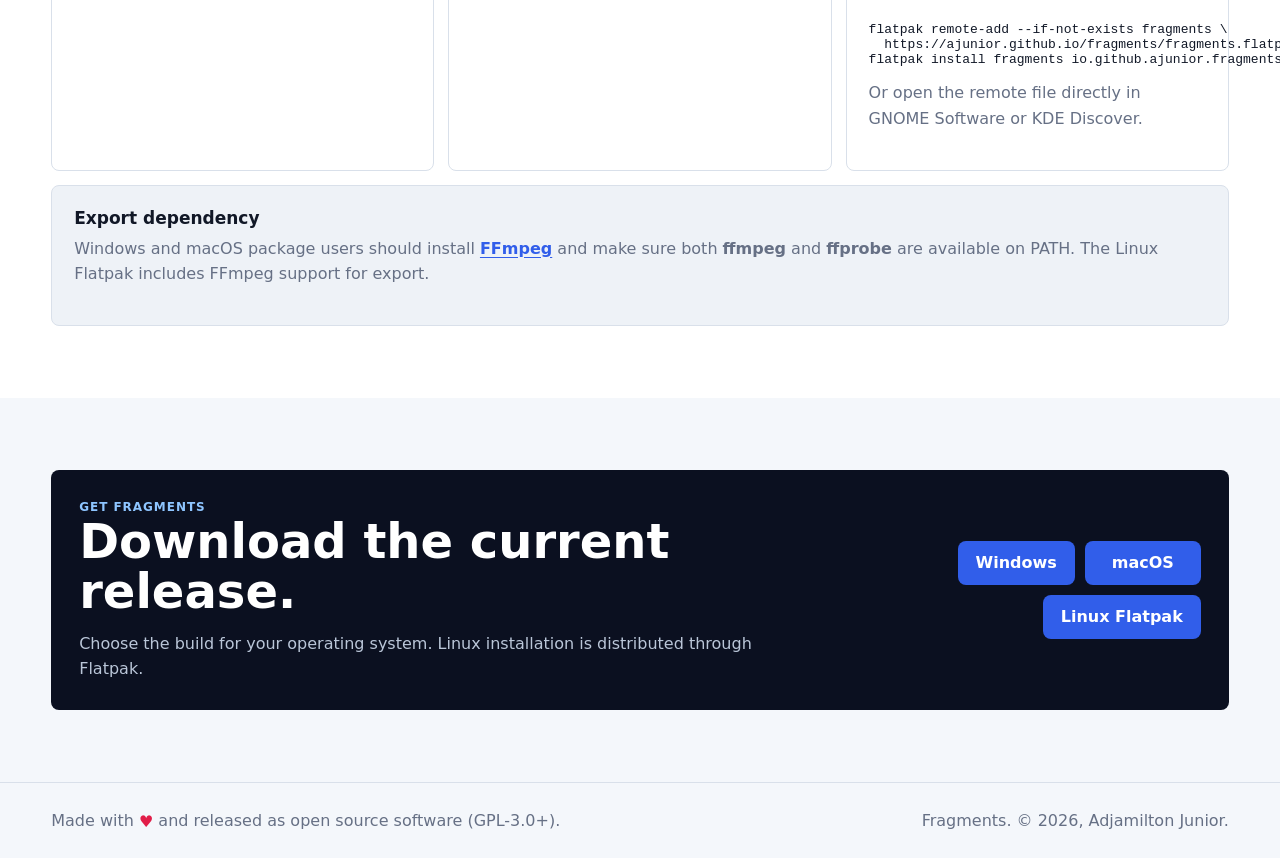
==== commit 33a50235: "add flatpak repo" ====
--- a/docs/index.html
+++ b/docs/index.html
@@ -189,7 +189,11 @@
         </article>
         <article>
           <h3>Linux</h3>
-          <p>Install Fragments with Flatpak. The Flatpak package includes the runtime pieces needed by the app and the FFmpeg extension used for export.</p>
+          <p>Install Fragments with Flatpak. The package includes Qt, GStreamer, and FFmpeg — no extra dependencies needed.</p>
+          <pre><code>flatpak remote-add --if-not-exists fragments \
+  https://ajunior.github.io/fragments/fragments.flatpakrepo
+flatpak install fragments io.github.ajunior.fragments</code></pre>
+          <p>Or <a href="fragments.flatpakrepo">open the remote file</a> directly in GNOME Software or KDE Discover.</p>
         </article>
       </div>
       <div class="dependency-note">
@@ -210,7 +214,7 @@
       <div class="download-actions" aria-label="Download options">
         <a class="button primary" href="https://github.com/ajunior/fragments/releases/download/v0.44.6/fragments-0.44.6-windows-x86_64.zip">Windows</a>
         <a class="button primary" href="https://github.com/ajunior/fragments/releases/download/v0.44.6/fragments-0.44.6-macos-universal.dmg">macOS</a>
-        <a class="button primary" href="https://flathub.org/apps/io.github.ajunior.fragments">Linux Flatpak</a>
+        <a class="button primary" href="fragments.flatpakrepo">Linux Flatpak</a>
       </div>
     </section>
   </main>
